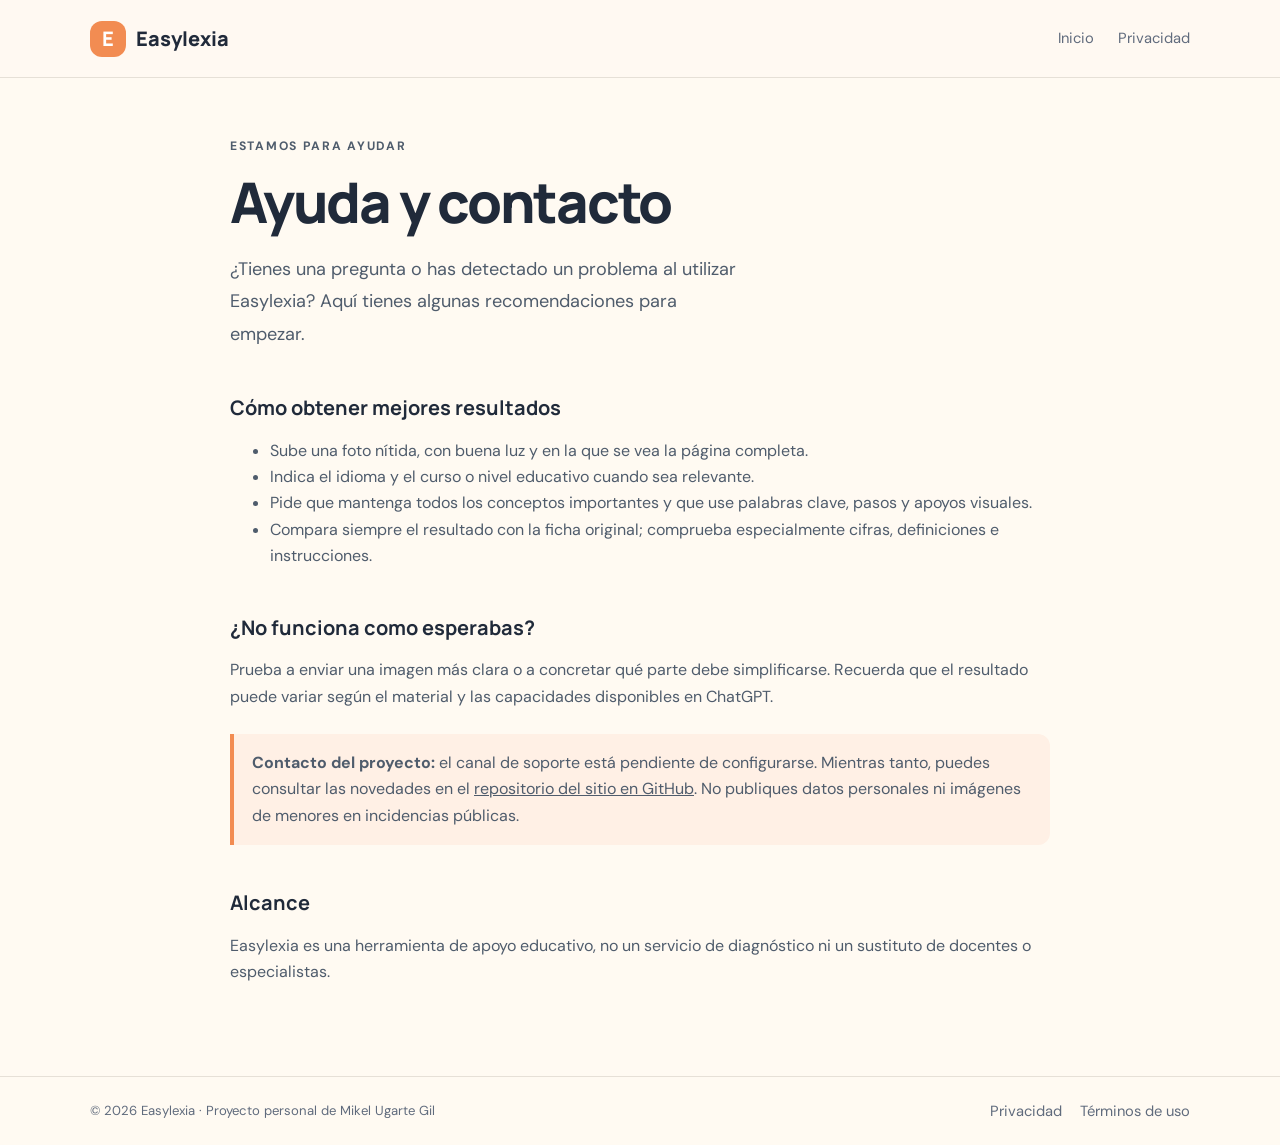
==== ayuda.html @ 27e54f5d "Add files via upload" ====
<!doctype html><html lang="es"><head><meta charset="utf-8"><meta name="viewport" content="width=device-width,initial-scale=1"><meta name="description" content="Ayuda y contacto de Easylexia."><title>Ayuda y contacto — Easylexia</title><link rel="stylesheet" href="styles.css"></head><body><header class="site-header"><a class="brand" href="index.html"><span class="brand-mark">E</span><span>Easylexia</span></a><nav><a href="index.html">Inicio</a><a href="privacidad.html">Privacidad</a></nav></header><main class="page-main"><p class="eyebrow">ESTAMOS PARA AYUDAR</p><h1>Ayuda y contacto</h1><p class="lead">¿Tienes una pregunta o has detectado un problema al utilizar Easylexia? Aquí tienes algunas recomendaciones para empezar.</p><h2>Cómo obtener mejores resultados</h2><ul><li>Sube una foto nítida, con buena luz y en la que se vea la página completa.</li><li>Indica el idioma y el curso o nivel educativo cuando sea relevante.</li><li>Pide que mantenga todos los conceptos importantes y que use palabras clave, pasos y apoyos visuales.</li><li>Compara siempre el resultado con la ficha original; comprueba especialmente cifras, definiciones e instrucciones.</li></ul><h2>¿No funciona como esperabas?</h2><p>Prueba a enviar una imagen más clara o a concretar qué parte debe simplificarse. Recuerda que el resultado puede variar según el material y las capacidades disponibles en ChatGPT.</p><div class="notice"><p><strong>Contacto del proyecto:</strong> el canal de soporte está pendiente de configurarse. Mientras tanto, puedes consultar las novedades en el <a href="https://github.com/mikelju-dev/easylexia-site" rel="noopener noreferrer">repositorio del sitio en GitHub</a>. No publiques datos personales ni imágenes de menores en incidencias públicas.</p></div><h2>Alcance</h2><p>Easylexia es una herramienta de apoyo educativo, no un servicio de diagnóstico ni un sustituto de docentes o especialistas.</p></main><footer class="site-footer"><div class="wrap footer-inner"><span>© 2026 Easylexia · Proyecto personal de Mikel Ugarte Gil</span><nav><a href="privacidad.html">Privacidad</a><a href="terminos.html">Términos de uso</a></nav></div></footer></body></html>
---- styles.css ----
@import url('https://fonts.googleapis.com/css2?family=DM+Sans:wght@400;500;600;700&family=Manrope:wght@400;500;600;700;800&display=swap');
:root{--ink:#202a3a;--muted:#606b7d;--paper:#fffaf2;--orange:#f28c52;--lavender:#e9e7ff;--blue:#dff2f5;--mint:#e4f2df;--line:#e6e0d7}*{box-sizing:border-box}html{scroll-behavior:smooth}body{margin:0;background:var(--paper);color:var(--ink);font-family:'DM Sans',sans-serif;line-height:1.65}a{color:inherit}.wrap{width:min(1100px,calc(100% - 44px));margin-inline:auto}.site-header{height:78px;display:flex;align-items:center;justify-content:space-between;padding:0 max(22px,calc((100vw - 1100px)/2));border-bottom:1px solid var(--line);background:rgba(255,250,242,.9)}.brand{display:flex;align-items:center;gap:10px;text-decoration:none;font-family:Manrope,sans-serif;font-size:1.25rem;font-weight:800}.brand-mark{display:grid;place-items:center;width:36px;height:36px;border-radius:12px;background:var(--orange);color:white;font-weight:800}.site-header nav,.site-footer nav{display:flex;gap:24px}.site-header nav a,.site-footer a{font-size:.92rem;text-decoration:none;color:var(--muted)}.site-header nav a:hover,.site-footer a:hover{text-decoration:underline;color:var(--ink)}.hero{display:grid;grid-template-columns:1fr 1fr;gap:54px;align-items:center;padding-block:84px 94px}.eyebrow{font-size:.76rem;letter-spacing:.14em;font-weight:700;color:#b86131}.hero h1{font:800 clamp(2.8rem,6vw,4.6rem)/1.08 Manrope,sans-serif;letter-spacing:-.055em;margin:.25em 0}.hero h1 span{color:#df7942}.lead{font-size:1.13rem;line-height:1.8;color:var(--muted);max-width:520px}.actions{display:flex;align-items:center;flex-wrap:wrap;gap:20px;margin-top:28px}.button{display:inline-block;padding:13px 20px;border-radius:12px;font-weight:700;text-decoration:none}.primary{background:var(--ink);color:white;box-shadow:0 8px 20px #202a3a18}.primary:hover{background:#39465b;transform:translateY(-1px)}.text-link{font-weight:600;text-decoration:none}.small-note{font-size:.8rem;color:var(--muted);margin-top:20px}.visual-card{background:white;border:1px solid #eee5d9;border-radius:26px;padding:24px;box-shadow:0 24px 70px #47371c12;transform:rotate(1deg)}.visual-top,.visual-footer{display:flex;justify-content:space-between;color:#83909f;font-size:.67rem;letter-spacing:.13em;font-weight:700}.dot-set{color:var(--orange);letter-spacing:.23em}.visual-title{font:800 1.65rem Manrope,sans-serif;margin:16px 0 20px}.cycle{display:flex;align-items:center;justify-content:space-between;gap:7px}.cycle-item{flex:1;min-width:0;text-align:center;padding:15px 5px 13px;border-radius:14px;background:var(--mint);font-size:1.5rem}.cycle-item b,.cycle-item small{display:block;font-size:.7rem;line-height:1.45}.cycle-item b{margin-top:5px}.cycle-item small{font-weight:400;color:var(--muted)}.water{background:var(--blue)}.cloud{background:var(--lavender)}.rain{background:#e4eaff}.sea{background:#def0f7}.arrow{color:#b86131;font-size:1.4rem}.lower{margin-top:20px;justify-content:center}.down-arrow{font-size:1.4rem;color:#b86131;padding:0 8px}.visual-footer{border-top:1px solid #f0ebe4;margin-top:22px;padding-top:14px;justify-content:center;font-size:.6rem}.principles{background:#f2ede4;padding:42px 0}.principles-grid{display:grid;grid-template-columns:repeat(3,1fr);gap:38px}.number{font-size:.8rem;color:#c36c3e;font-weight:800}.principles h2,.steps h3{font:700 1.15rem Manrope,sans-serif;margin:8px 0}.principles p,.steps p{margin:0;color:var(--muted);font-size:.94rem}.steps-section{padding-block:82px}.section-title{font:800 clamp(1.8rem,4vw,2.5rem) Manrope,sans-serif;letter-spacing:-.035em;max-width:650px;margin:10px 0 36px}.steps{display:grid;grid-template-columns:repeat(3,1fr);gap:26px}.steps article{padding:25px;background:white;border:1px solid var(--line);border-radius:18px}.steps article>span{display:grid;place-items:center;width:38px;height:38px;border-radius:12px;background:#ffe8d9;color:#a74d20;font-weight:800}.note-section{background:#e8eef0;padding:48px 0}.note{display:flex;align-items:center;justify-content:space-between;gap:24px}.note h2{font:800 clamp(1.6rem,3vw,2.2rem) Manrope,sans-serif;letter-spacing:-.03em;margin:.3em 0}.note p:not(.eyebrow){max-width:790px;color:#52616d}.note-icon{flex-shrink:0;width:84px;height:84px;border-radius:28px;background:white;display:grid;place-items:center;color:#df7942;font-size:2.5rem}.final-cta{text-align:center;padding-block:70px}.final-cta h2{font:800 clamp(1.6rem,3.5vw,2.4rem) Manrope,sans-serif;max-width:710px;margin:0 auto 24px;letter-spacing:-.035em}.site-footer{border-top:1px solid var(--line);padding:22px 0}.footer-inner{display:flex;justify-content:space-between;gap:22px;align-items:center;color:var(--muted);font-size:.82rem}.footer-inner nav{gap:18px}.page-main{width:min(820px,calc(100% - 44px));margin:58px auto 90px}.page-main h1{font:800 clamp(2.2rem,5vw,3.5rem)/1.15 Manrope,sans-serif;letter-spacing:-.04em;margin:.25em 0}.page-main h2{font:700 1.25rem Manrope,sans-serif;margin-top:2.2em}.page-main p,.page-main li{color:#4f5c6c}.page-main .updated{font-size:.9rem;color:#788392}.notice{margin:24px 0;padding:16px 18px;border-left:4px solid var(--orange);background:#fff0e5;border-radius:0 12px 12px 0}.notice p{margin:0}.page-main a{overflow-wrap:anywhere}@media(max-width:780px){.hero{grid-template-columns:1fr;padding-block:54px 65px;gap:34px}.visual-card{max-width:550px;margin:auto}.principles-grid,.steps{grid-template-columns:1fr;gap:22px}.principles-grid{gap:28px}.footer-inner{align-items:flex-start;flex-direction:column}.site-footer nav{flex-wrap:wrap}.note-icon{display:none}}@media(max-width:450px){.site-header{height:66px}.site-header nav{gap:14px}.site-header nav a{font-size:.82rem}.wrap{width:calc(100% - 32px)}.hero h1{font-size:2.7rem}.visual-card{padding:15px;border-radius:18px}.cycle{gap:3px}.cycle-item{padding:10px 2px}.cycle-item b,.cycle-item small{font-size:.57rem}.arrow{font-size:1rem}.lower{gap:2px}.down-arrow{padding:0 3px}.page-main{width:calc(100% - 32px);margin-top:40px}}
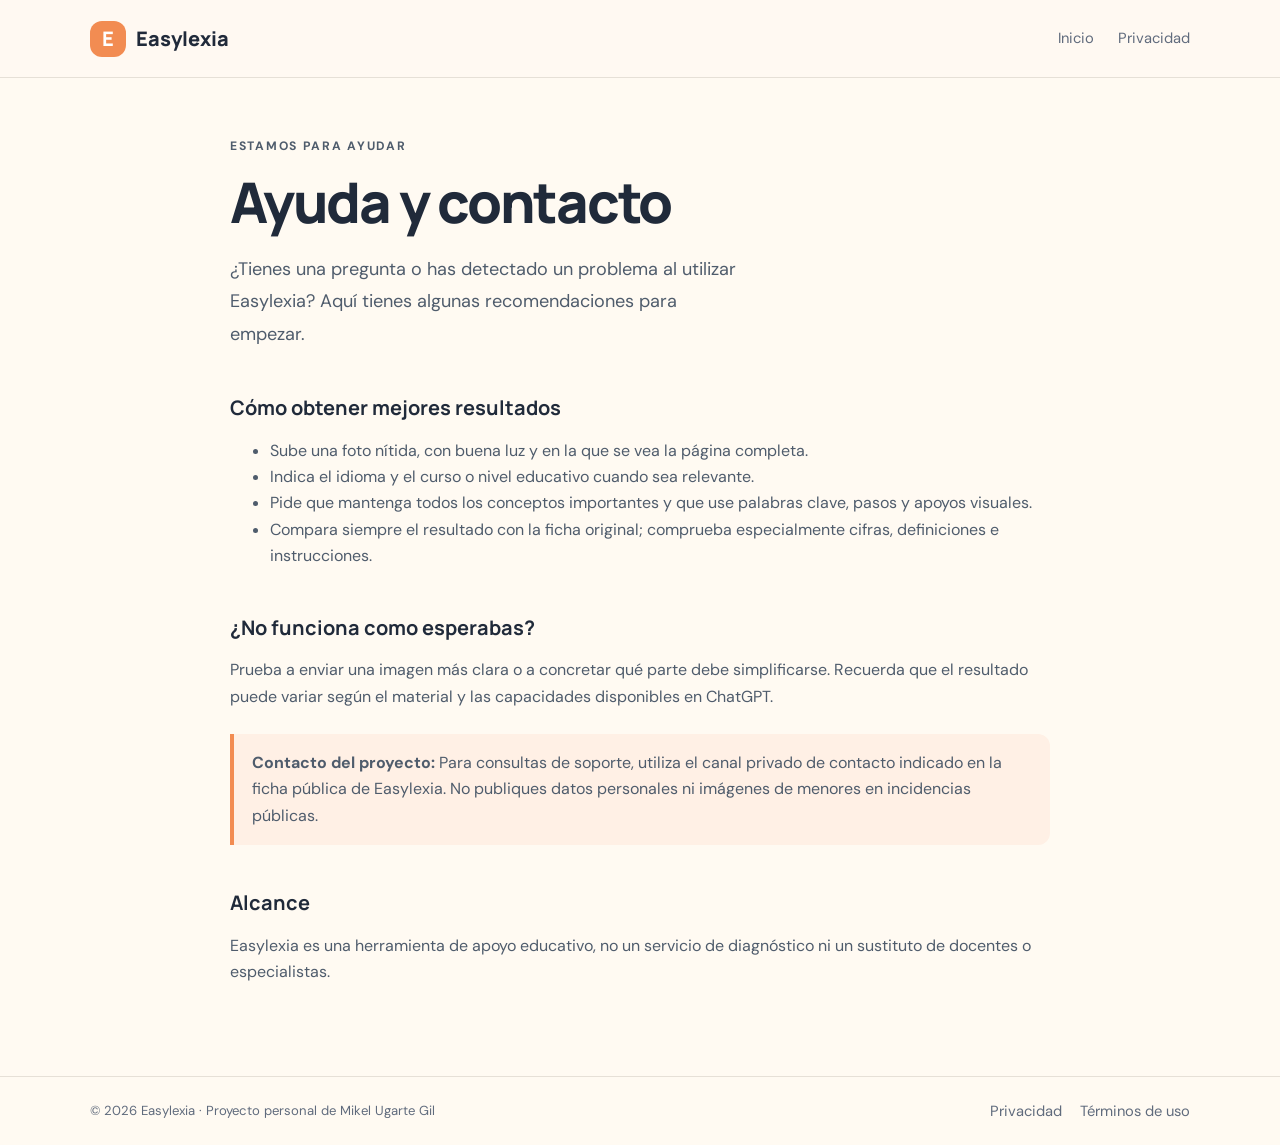
==== commit 7d10313c: "Update ayuda.html modificcion para meter correo y publicar" ====
--- a/ayuda.html
+++ b/ayuda.html
@@ -1 +1 @@
-<!doctype html><html lang="es"><head><meta charset="utf-8"><meta name="viewport" content="width=device-width,initial-scale=1"><meta name="description" content="Ayuda y contacto de Easylexia."><title>Ayuda y contacto — Easylexia</title><link rel="stylesheet" href="styles.css"></head><body><header class="site-header"><a class="brand" href="index.html"><span class="brand-mark">E</span><span>Easylexia</span></a><nav><a href="index.html">Inicio</a><a href="privacidad.html">Privacidad</a></nav></header><main class="page-main"><p class="eyebrow">ESTAMOS PARA AYUDAR</p><h1>Ayuda y contacto</h1><p class="lead">¿Tienes una pregunta o has detectado un problema al utilizar Easylexia? Aquí tienes algunas recomendaciones para empezar.</p><h2>Cómo obtener mejores resultados</h2><ul><li>Sube una foto nítida, con buena luz y en la que se vea la página completa.</li><li>Indica el idioma y el curso o nivel educativo cuando sea relevante.</li><li>Pide que mantenga todos los conceptos importantes y que use palabras clave, pasos y apoyos visuales.</li><li>Compara siempre el resultado con la ficha original; comprueba especialmente cifras, definiciones e instrucciones.</li></ul><h2>¿No funciona como esperabas?</h2><p>Prueba a enviar una imagen más clara o a concretar qué parte debe simplificarse. Recuerda que el resultado puede variar según el material y las capacidades disponibles en ChatGPT.</p><div class="notice"><p><strong>Contacto del proyecto:</strong> el canal de soporte está pendiente de configurarse. Mientras tanto, puedes consultar las novedades en el <a href="https://github.com/mikelju-dev/easylexia-site" rel="noopener noreferrer">repositorio del sitio en GitHub</a>. No publiques datos personales ni imágenes de menores en incidencias públicas.</p></div><h2>Alcance</h2><p>Easylexia es una herramienta de apoyo educativo, no un servicio de diagnóstico ni un sustituto de docentes o especialistas.</p></main><footer class="site-footer"><div class="wrap footer-inner"><span>© 2026 Easylexia · Proyecto personal de Mikel Ugarte Gil</span><nav><a href="privacidad.html">Privacidad</a><a href="terminos.html">Términos de uso</a></nav></div></footer></body></html>+<!doctype html><html lang="es"><head><meta charset="utf-8"><meta name="viewport" content="width=device-width,initial-scale=1"><meta name="description" content="Ayuda y contacto de Easylexia."><title>Ayuda y contacto — Easylexia</title><link rel="stylesheet" href="styles.css"></head><body><header class="site-header"><a class="brand" href="index.html"><span class="brand-mark">E</span><span>Easylexia</span></a><nav><a href="index.html">Inicio</a><a href="privacidad.html">Privacidad</a></nav></header><main class="page-main"><p class="eyebrow">ESTAMOS PARA AYUDAR</p><h1>Ayuda y contacto</h1><p class="lead">¿Tienes una pregunta o has detectado un problema al utilizar Easylexia? Aquí tienes algunas recomendaciones para empezar.</p><h2>Cómo obtener mejores resultados</h2><ul><li>Sube una foto nítida, con buena luz y en la que se vea la página completa.</li><li>Indica el idioma y el curso o nivel educativo cuando sea relevante.</li><li>Pide que mantenga todos los conceptos importantes y que use palabras clave, pasos y apoyos visuales.</li><li>Compara siempre el resultado con la ficha original; comprueba especialmente cifras, definiciones e instrucciones.</li></ul><h2>¿No funciona como esperabas?</h2><p>Prueba a enviar una imagen más clara o a concretar qué parte debe simplificarse. Recuerda que el resultado puede variar según el material y las capacidades disponibles en ChatGPT.</p><div class="notice"><p><strong>Contacto del proyecto:</strong> Para consultas de soporte, utiliza el canal privado de contacto indicado en la ficha pública de Easylexia. No publiques datos personales ni imágenes de menores en incidencias públicas.</p></div><h2>Alcance</h2><p>Easylexia es una herramienta de apoyo educativo, no un servicio de diagnóstico ni un sustituto de docentes o especialistas.</p></main><footer class="site-footer"><div class="wrap footer-inner"><span>© 2026 Easylexia · Proyecto personal de Mikel Ugarte Gil</span><nav><a href="privacidad.html">Privacidad</a><a href="terminos.html">Términos de uso</a></nav></div></footer></body></html>
